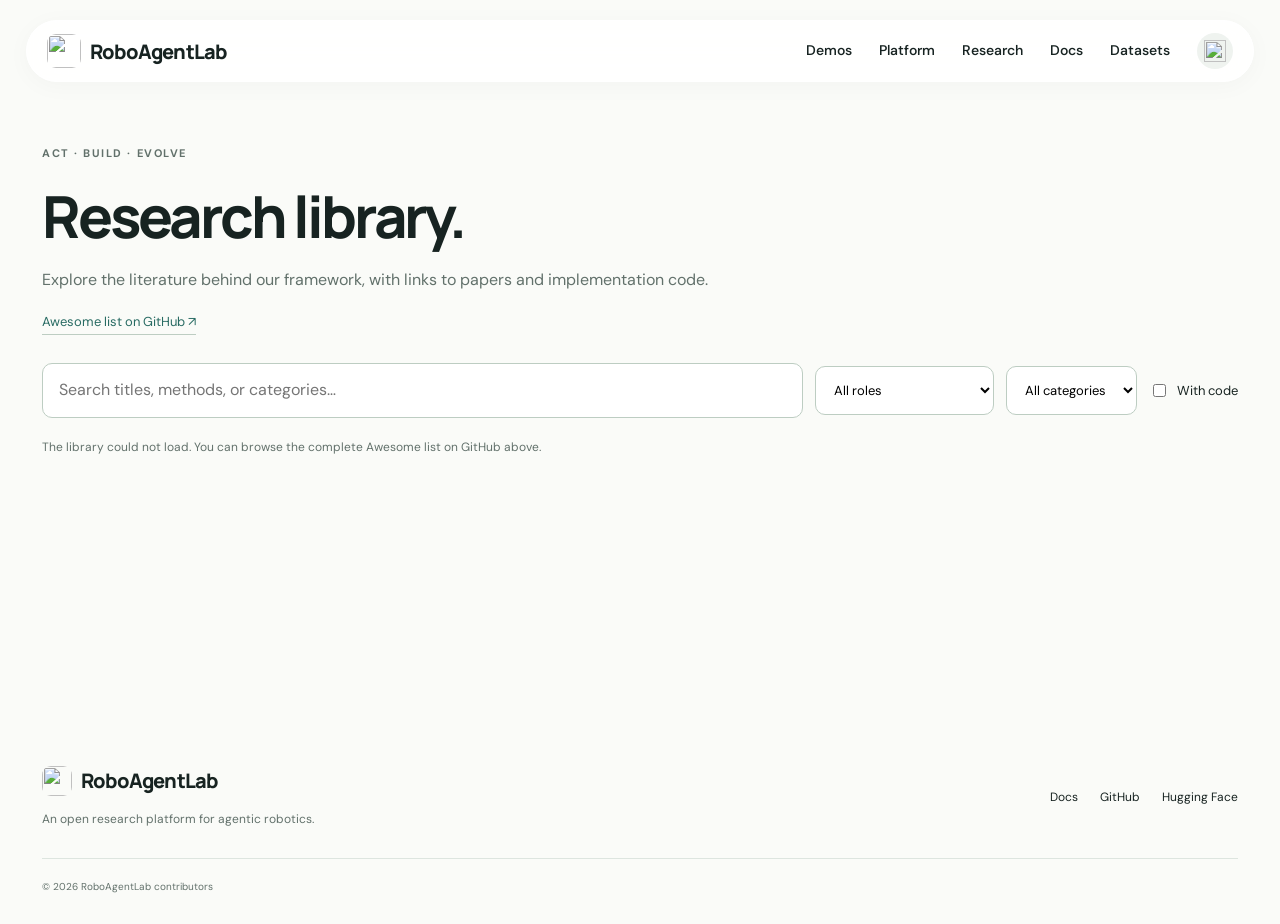
==== web/library.html @ d962e549 "Remove supporting resources and unclassified research notes" ====
<!doctype html>
<html lang="en">
<head><meta charset="utf-8"><meta name="viewport" content="width=device-width,initial-scale=1"><title>Research library — RoboAgentLab</title><meta name="description" content="Browse agentic robotics research by policy, infrastructure, and self-evolution."><link rel="icon" href="assets/logo.png"><link rel="stylesheet" href="site.css"><script src="site.js" defer></script><script src="library.js?v=20261021-scope" defer></script></head>
<body>
<a class="skip-link" href="#main">Skip to content</a>
<header class="nav-wrap"><nav class="nav" aria-label="Main navigation"><a class="brand" href="./"><img src="assets/logo.png" alt="" width="34" height="34">RoboAgentLab</a><button class="nav-toggle" aria-label="Open navigation" aria-expanded="false">Menu</button><div class="nav-links"><a href="./#demos">Demos</a><a href="./#platform">Platform</a><a href="library.html" aria-current="page">Research</a><a href="docs/">Docs</a><a href="./#datasets">Datasets</a><a class="nav-github" href="https://github.com/RoboAgentLab/awesome-agentic-robotics" aria-label="Awesome list on GitHub"><img src="assets/github.svg" width="22" height="22" alt=""></a></div></nav></header>
<main class="page-main" id="main">
<p class="eyebrow">ACT · BUILD · EVOLVE</p><h1>Research library.</h1>
<p>Explore the literature behind our framework, with links to papers and implementation code.</p>
<a class="text-link" href="https://github.com/RoboAgentLab/awesome-agentic-robotics">Awesome list on GitHub ↗</a>
<div class="library-controls"><input id="paper-search" type="search" placeholder="Search titles, methods, or categories…" aria-label="Search research"><select id="role-filter" aria-label="Filter by agent role"><option value="all">All roles</option><option value="policy">Act — Policy</option><option value="infrastructure">Build — Infrastructure</option><option value="evolver">Evolve — Self-Evolver</option></select><select id="category-filter" aria-label="Filter by taxonomy category"><option value="">All categories</option></select><label><input type="checkbox" id="code-filter">With code</label></div>
<p class="result-count" id="result-count" aria-live="polite">Loading research…</p>
<p id="successor-note" hidden>Successor AI R&D includes non-robotics work that studies whether updated models take over later research decisions.</p>
<div class="paper-list" id="paper-list"></div><button class="load-more" id="load-more" hidden>Show more</button>
</main>
<footer><a class="brand" href="./"><img src="assets/logo.png" alt="" width="30" height="30">RoboAgentLab</a><p>An open research platform for agentic robotics.</p><div><a href="docs/">Docs</a><a href="https://github.com/RoboAgentLab">GitHub</a><a href="https://huggingface.co/RoboAgentLab">Hugging Face</a></div><small>© 2026 RoboAgentLab contributors</small></footer>
</body></html>
---- web/site.css ----
@import url('https://fonts.googleapis.com/css2?family=DM+Sans:wght@400;450;500;550;600;650;700&family=Manrope:wght@400;500;600;650;700;750;800&display=swap');
:root{--ink:#172321;--muted:#62716b;--line:#dde5df;--paper:#fafbf8;--green:#286b63;--pale:#edf2e9;--font:'DM Sans',ui-sans-serif,system-ui,sans-serif;--heading:'Manrope',ui-sans-serif,system-ui,sans-serif}
*{box-sizing:border-box}html{scroll-behavior:smooth;scroll-padding-top:100px}body{margin:0;background:var(--paper);color:var(--ink);font-family:var(--font);line-height:1.55}a{color:inherit;text-decoration:none}button,input,select{font:inherit}button,a{touch-action:manipulation}button{cursor:pointer}a:focus-visible,button:focus-visible,input:focus-visible,select:focus-visible{outline:3px solid #35a18c;outline-offset:4px}img{max-width:100%}button{color:inherit}h1,h2,h3,p{margin-top:0}h1,h2,h3{font-family:var(--heading);font-weight:750;letter-spacing:-.055em;line-height:1.1}h2{font-size:clamp(32px,4.1vw,56px);margin-bottom:0}h3{font-size:26px}p{color:var(--muted)}.skip-link{position:fixed;top:-80px;left:20px;z-index:1000;padding:12px;background:white}.skip-link:focus{top:10px}
.nav-wrap{position:absolute;inset:20px 26px auto;z-index:20}.nav{max-width:1440px;margin:auto;padding:12px 20px;display:flex;align-items:center;justify-content:space-between;gap:20px;background:#ffffffdf;border:1px solid #fff;border-radius:40px;backdrop-filter:blur(20px);box-shadow:0 4px 24px #17232108}.brand{display:flex;align-items:center;gap:9px;font-family:var(--heading);font-weight:800;letter-spacing:-.04em;font-size:20px;white-space:nowrap}.brand img{border-radius:9px}.nav-links{display:flex;align-items:center;gap:27px;font-size:14px;font-weight:550}.nav-links a:hover{color:var(--green)}.nav-github{display:flex;padding:7px;background:#eff3ef;border-radius:50%}.nav-toggle{display:none;border:0;background:none}
.hero{position:relative;min-height:740px;height:100svh;max-height:1100px;overflow:hidden;background:#e8eee8;isolation:isolate}.hero:after{content:"";position:absolute;inset:0;z-index:-1;background-image:linear-gradient(#17232103 1px,transparent 1px),linear-gradient(90deg,#17232103 1px,transparent 1px);background-size:34px 34px;pointer-events:none}.hero-wall{position:absolute;inset:-90px -170px -130px 39%;display:grid;grid-template-columns:repeat(3,1fr);gap:20px;transform:rotate(-11deg);z-index:-3}.wall-col{display:flex;flex-direction:column;gap:20px;min-width:0}.wall-col:nth-child(2){transform:translateY(90px)}.wall-col:nth-child(3){transform:translateY(-55px)}.wall-col img,.wall-col video{height:275px;width:100%;object-fit:cover;border-radius:20px;background:#d5dfd8;box-shadow:0 5px 15px #14251c15}.hero-shade{position:absolute;inset:0;z-index:-2;background:linear-gradient(90deg,#f2f5ef 0%,#f2f5eff5 25%,#f2f5efcf 43%,#f2f5ef66 65%,#f2f5ef0d 100%),linear-gradient(0deg,#e8eee8 0%,transparent 14%)}.hero-content{max-width:1440px;margin:auto;padding:150px 60px 100px}.eyebrow{font-size:11px;letter-spacing:.14em;font-weight:700;color:var(--muted);display:flex;align-items:center;gap:10px;margin-bottom:22px}.eyebrow a{font-size:10px;letter-spacing:0;padding:2px 8px;background:#ffffff8c;border:1px solid #cbd8d0;border-radius:20px}.status-dot{width:6px;height:6px;border-radius:100%;background:#44856b;box-shadow:0 0 0 4px #44856b12}.hero h1{font-size:clamp(66px,6.7vw,100px);line-height:1.01;letter-spacing:-.075em;max-width:740px;margin-bottom:24px}.hero h1 em{font-style:normal;color:var(--green)}.hero-description{font-size:19px;line-height:1.6;color:#4a5a53;margin-bottom:28px}.hero-actions{display:flex;gap:9px;flex-wrap:wrap;max-width:750px}.button{display:inline-flex;align-items:center;justify-content:center;gap:10px;padding:13px 19px;border:1px solid #bac8bf;border-radius:30px;font-size:13px;font-weight:600;transition:background .2s,transform .2s;white-space:nowrap}.button:hover{transform:translateY(-2px)}.primary{background:var(--ink);color:white;border-color:var(--ink)}.primary:hover{background:var(--green)}.secondary{background:#ffffffa8}.secondary:hover{background:white}.tiny-label{font-size:10px;letter-spacing:.14em;font-weight:700;color:var(--muted)}
.section{max-width:1320px;margin:auto;padding:105px 42px}.section-top{display:flex;justify-content:space-between;align-items:flex-end;gap:50px;margin-bottom:38px}.section-top .eyebrow{margin-bottom:17px}.section-intro{max-width:390px;font-size:16px;line-height:1.75;margin-bottom:4px}.filter-row{display:flex;gap:8px;flex-wrap:wrap;margin-bottom:23px}.filter-row button{border:1px solid var(--line);background:transparent;border-radius:25px;padding:8px 16px;font-size:12px}.filter-row button.active{background:var(--ink);border-color:var(--ink);color:white}.demo-grid{display:grid;grid-template-columns:repeat(3,1fr);gap:24px}.demo-card{display:block;text-align:left;border:0;padding:0;background:transparent;min-width:0}.demo-card[hidden]{display:none}.demo-image{position:relative;overflow:hidden;border-radius:14px;background:#e7ece6;aspect-ratio:16/10;outline:1px solid #162c1b0d}.demo-image img{width:100%;height:100%;object-fit:contain;transition:transform .4s}.demo-card:hover .demo-image img{transform:scale(1.025)}.play-icon{position:absolute;right:14px;bottom:14px;width:34px;height:34px;background:#ffffffe6;border-radius:100%;display:grid;place-items:center;font-size:12px;padding-left:2px}.demo-meta{padding:14px 2px 4px}.demo-meta span{font-size:10px;font-weight:650;letter-spacing:.1em;color:var(--muted)}.demo-meta h3{font-family:var(--font);font-weight:550;font-size:17px;line-height:1.4;letter-spacing:-.015em;margin:4px 0}.source-note{font-size:11px;margin:25px 0 0}.source-note a{text-decoration:underline;text-underline-offset:3px}.platform-section{background:#edf2e9;border-top:1px solid var(--line);border-bottom:1px solid var(--line)}.architecture{max-width:1030px;margin:50px auto 35px}.architecture-agent{width:300px;padding:23px 20px;text-align:center;border:1px solid #a7bdb1;border-radius:15px;margin:auto;background:#fbfdf8;box-shadow:0 8px 25px #203a2c05}.architecture-agent strong{display:block;font-family:var(--heading);font-size:27px;letter-spacing:-.035em;margin:5px 0}.architecture-agent>span:last-child{font-size:13px;color:var(--muted)}.architecture-arrow{display:flex;justify-content:center;gap:20px;align-items:center;padding:18px;color:var(--muted);font-size:11px}.architecture-arrow b{font-size:23px;color:var(--green)}.architecture-interface{display:flex;align-items:center;justify-content:space-between;border:1px solid #a7bdb1;padding:25px 30px;border-radius:12px;background:#dce8dc}.architecture-interface strong{display:block;font-size:20px;letter-spacing:-.025em}.interface-pills{display:flex;gap:8px}.interface-pills span{font-size:12px;border:1px solid #abc1b0;border-radius:20px;padding:8px 13px;background:#ffffff6b}.architecture-services{display:grid;grid-template-columns:repeat(4,1fr);gap:14px;margin-top:24px}.architecture-services div{border:1px solid #c4d2c7;border-radius:10px;background:#f8fbf5;padding:23px 15px;text-align:center;position:relative}.architecture-services div:before{content:"";height:25px;position:absolute;top:-25px;left:50%;border-left:1px solid #a7bdb1}.architecture-services b{display:block;font-size:15px}.architecture-services span{font-size:12px;color:var(--muted)}.platform-links{display:flex;justify-content:center;gap:40px;font-size:13px}.platform-links a{border-bottom:1px solid #a7bdb1;padding-bottom:4px}.platform-links span{margin-left:10px}.text-link{font-size:13px;color:var(--green);white-space:nowrap;border-bottom:1px solid #bdcdc2;padding-bottom:4px}.roles{display:grid;grid-template-columns:repeat(3,1fr);border-top:1px solid var(--line);border-bottom:1px solid var(--line)}.role{padding:35px 30px 26px;display:flex;flex-direction:column;border-right:1px solid var(--line);transition:background .2s}.role:first-child{padding-left:0}.role:last-child{border-right:0}.role:hover{background:#edf2e977}.role-num{font-size:11px;letter-spacing:.1em;color:var(--green);font-weight:600;margin-bottom:28px}.role h3{font-size:32px;line-height:1.15;margin-bottom:20px}.role p{font-size:15px;max-width:300px}.role-bottom{margin-top:auto;padding-top:28px;font-size:11px;color:var(--muted);display:flex;justify-content:space-between}.role-bottom b{font-size:16px}.paper-strip{margin-top:50px;padding:32px;background:#f0f3ee;border-radius:12px;display:flex;justify-content:space-between;align-items:center;gap:35px}.paper-strip h3{font-size:21px;line-height:1.45;letter-spacing:-.03em;margin:10px 0 0}.paper-strip a{font-size:12px;white-space:nowrap;color:var(--green)}.data-section{padding-top:20px}.data-grid{display:grid;grid-template-columns:1fr 1fr;gap:24px}.data-card{padding:35px;background:#eff3ef;border:1px solid var(--line);border-radius:14px}.data-card:nth-child(2){background:#f3f0e9}.data-card h3{margin:24px 0 18px;font-size:27px}.data-card p{font-size:15px;max-width:460px}.data-card>span:last-child{display:block;font-size:12px;font-weight:600;margin-top:27px;color:var(--green)}.start-section{background:#dfe9dd;text-align:center;padding:85px 20px}.start-section .eyebrow{justify-content:center}.start-section h2{font-size:48px;margin-bottom:30px}footer{max-width:1320px;padding:45px 42px 30px;margin:auto;display:grid;grid-template-columns:1fr auto;gap:14px}footer p{font-size:12px;margin:0}footer>div{grid-column:2;grid-row:1/3;display:flex;align-items:center;gap:22px;font-size:12px}footer small{grid-column:1/-1;font-size:10px;color:var(--muted);border-top:1px solid var(--line);padding-top:20px;margin-top:15px}
dialog{border:1px solid #d4ded6;border-radius:18px;width:min(960px,94vw);padding:20px;background:var(--paper);box-shadow:0 30px 100px #0005}dialog::backdrop{background:#101b17b3;backdrop-filter:blur(5px)}.dialog-top{display:flex;justify-content:space-between;align-items:center;gap:20px;margin-bottom:16px}.dialog-top h2{font-size:20px;letter-spacing:-.02em}.dialog-top button{font-size:30px;line-height:1;background:transparent;border:0}dialog video{width:100%;max-height:70vh;background:#101815;border-radius:8px}dialog>a{display:block;text-align:right;font-size:12px;margin-top:10px;color:var(--green)}
.page-main{max-width:1280px;margin:auto;padding:145px 42px 70px;min-height:80vh}.page-main h1{font-size:58px;margin-bottom:20px}.library-controls{display:flex;flex-wrap:wrap;gap:12px;align-items:center;margin:30px 0 20px}.library-controls input[type=search]{flex:1;min-width:220px;padding:14px 16px;border:1px solid #bdcdc2;border-radius:10px;background:white}.library-controls select{max-width:100%;padding:14px;border:1px solid #bdcdc2;border-radius:10px;background:white;font-size:13px}.library-controls label{font-size:13px;display:flex;align-items:center;gap:8px}.result-count{font-size:12px;margin:15px 0 25px}.paper-list{display:grid;grid-template-columns:1fr 1fr;gap:14px}.paper-card{padding:23px;border:1px solid var(--line);border-radius:12px;background:white;display:flex;flex-direction:column}.paper-card h2{font-family:var(--font);font-size:17px;letter-spacing:-.015em;line-height:1.5;margin:8px 0 17px}.paper-card h2 a:hover{text-decoration:underline}.paper-card .paper-year{font-size:11px;color:var(--muted)}.paper-card .paper-tags{font-size:11px;color:var(--muted);margin-top:auto;line-height:1.7}.paper-card .paper-links{display:flex;align-items:center;gap:20px;font-size:12px;margin-top:14px;color:var(--green)}.paper-links a{display:flex;gap:5px;align-items:center}.load-more{margin:30px auto;display:block;border:1px solid #bdcdc2;padding:12px 25px;border-radius:25px;background:white}.empty-state{padding:50px;text-align:center;color:var(--muted);border:1px dashed var(--line);border-radius:12px}.credits-list{display:grid;gap:20px}.credits-list article{border-bottom:1px solid var(--line);padding:20px 0}.credits-list h2{font-size:22px;margin-bottom:12px}.credits-list p{font-size:14px}.credits-list a{color:var(--green);font-size:13px}
.hero-wall{inset:-120px -130px auto 28%;grid-template-columns:repeat(4,1fr);gap:14px;transform:rotate(-12deg);height:1800px}.wall-col{gap:14px;animation:wall-drift 85s ease-in-out infinite alternate;will-change:transform}.wall-col:nth-child(2){transform:none;animation-delay:-30s}.wall-col:nth-child(3){transform:none;animation-delay:-55s}.wall-col:nth-child(4){animation-delay:-15s}.wall-col video{height:auto;aspect-ratio:4/3;min-height:150px;flex-shrink:0;border-radius:13px;object-fit:contain;background:#e0e5df}.hero-shade{background:linear-gradient(90deg,#f2f5effa 0%,#f2f5eff0 22%,#f2f5efcc 40%,#f2f5ef33 67%,#f2f5ef08 100%),linear-gradient(0deg,#e8eee8 0%,transparent 12%)}.motion-toggle{position:absolute;bottom:30px;right:30px;border:1px solid #bac8bf;background:#ffffffe0;border-radius:20px;padding:8px 13px;font-size:11px;color:#344c40}.motion-paused .wall-col{animation-play-state:paused}.demo-image video{width:100%;height:100%;object-fit:contain;transition:transform .4s}.demo-card:hover .demo-image video{transform:scale(1.025)}.load-more[hidden]{display:none}.start-section{position:relative;isolation:isolate;overflow:hidden}.closing-wall{position:absolute;inset:-50px -40px;display:grid;grid-template-columns:repeat(3,1fr);gap:12px;transform:rotate(-7deg);z-index:-2}.closing-wall video{width:100%;height:220px;object-fit:cover;border-radius:14px}.start-section:before{content:"";position:absolute;inset:0;background:#e5eee0cf;z-index:-1}.start-content{position:relative}@keyframes wall-drift{from{translate:0 0}to{translate:0 -610px}}
@media(min-width:1600px){.hero-content{padding-top:175px}.hero h1{font-size:105px}}
@media(max-width:1000px){.nav-links{gap:18px}.hero-content{padding-left:40px}.hero-wall{left:35%;right:-340px;gap:14px}.hero-shade{background:linear-gradient(90deg,#f2f5efff 0%,#f2f5eff0 30%,#f2f5efb0 60%,#f2f5ef45 100%)}.hero-actions{max-width:550px}.hero{min-height:760px}.section{padding:80px 32px}.section-top{gap:25px}.section-intro{max-width:300px;font-size:14px}.demo-grid{gap:18px}.architecture-interface{gap:20px}.interface-pills{flex-direction:column}.role{padding-left:22px;padding-right:22px}.role h3{font-size:27px}.paper-strip{flex-direction:column;align-items:flex-start}footer{padding-left:32px;padding-right:32px}}
@media(max-width:720px){.nav-wrap{inset:12px 14px auto}.nav{padding:9px 14px;position:relative}.brand{font-size:18px}.nav-toggle{display:block;font-size:12px;padding:5px}.nav-links{display:none;position:absolute;top:65px;left:0;right:0;background:#fff;border:1px solid var(--line);border-radius:15px;padding:20px;flex-wrap:wrap;box-shadow:0 8px 20px #14251c10}.nav.open .nav-links{display:flex}.hero{height:auto;min-height:740px}.hero-content{padding:130px 24px 110px}.hero h1{font-size:66px;max-width:95%}.hero-wall{left:20%;right:-500px;opacity:.5}.hero-shade{background:linear-gradient(90deg,#f2f5eff2,#f2f5efad 70%,#f2f5ef75)}.hero .eyebrow{font-size:9px;letter-spacing:.1em}.hero-description{font-size:17px}.hero-actions{gap:8px;max-width:370px}.button{padding:11px 15px;font-size:12px}.hero-actions .primary{margin-right:100px}.section{padding:64px 24px}.section-top{display:block;margin-bottom:25px}.section-intro{margin-top:20px;max-width:100%}.section-top .text-link{display:inline-block;margin-top:25px}.demo-grid{grid-template-columns:1fr 1fr;gap:20px 12px}.demo-meta h3{font-size:14px}.demo-meta span{font-size:8px}.demo-image{border-radius:9px}.play-icon{width:27px;height:27px;right:9px;bottom:9px}.filter-row{gap:6px}.filter-row button{padding:7px 12px;font-size:11px}.architecture{margin-top:35px}.architecture-agent{max-width:90%}.architecture-arrow{gap:10px;text-align:center;padding:15px 0;font-size:9px}.architecture-interface{display:block;padding:22px}.architecture-interface strong{font-size:18px}.interface-pills{flex-direction:row;flex-wrap:wrap;margin-top:15px}.interface-pills span{font-size:10px}.architecture-services{grid-template-columns:1fr 1fr;gap:12px}.architecture-services div{padding:18px 10px}.architecture-services div:nth-child(n+3):before{display:none}.architecture-services b{font-size:13px}.architecture-services span{font-size:10px}.platform-links{gap:15px;flex-wrap:wrap;font-size:11px}.roles{grid-template-columns:1fr}.role,.role:first-child{padding:27px 0;border-right:0;border-bottom:1px solid var(--line)}.role:last-child{border-bottom:0}.role-num{margin-bottom:16px}.role h3{font-size:30px}.role p{max-width:100%}.role-bottom{padding-top:12px}.paper-strip{margin-top:30px;padding:24px}.paper-strip h3{font-size:18px}.paper-strip a{white-space:normal}.data-section{padding-top:0}.data-grid{grid-template-columns:1fr}.data-card{padding:27px}.data-card h3{font-size:24px}.start-section{padding:65px 24px}.start-section h2{font-size:36px}footer{display:flex;flex-direction:column;padding:35px 24px}footer>div{flex-wrap:wrap;gap:18px;margin:8px 0}.page-main{padding:120px 24px 50px}.page-main h1{font-size:42px}.paper-list{grid-template-columns:1fr}.library-controls select{width:100%}.library-controls input[type=search]{width:100%}.dialog-top h2{font-size:16px}}
@media(prefers-reduced-motion:reduce){html{scroll-behavior:auto}*,*:before,*:after{transition:none!important;animation:none!important}}
@media(max-width:720px){.hero-wall{left:5%;right:-250px;grid-template-columns:repeat(3,1fr);gap:10px;opacity:.65}.wall-col{gap:10px}.wall-col:nth-child(4){display:none}.wall-col video{min-height:140px}.motion-toggle{bottom:25px;right:18px;font-size:9px;padding:7px 10px}.closing-wall{grid-template-columns:repeat(2,1fr)}.closing-wall video{height:170px}}

.library-resources{margin-top:45px;padding-top:25px;border-top:1px solid var(--line)}
.library-resources>h2{font-size:28px;letter-spacing:-.035em}
.library-resources .paper-card p{font-size:14px;color:var(--muted);line-height:1.7}
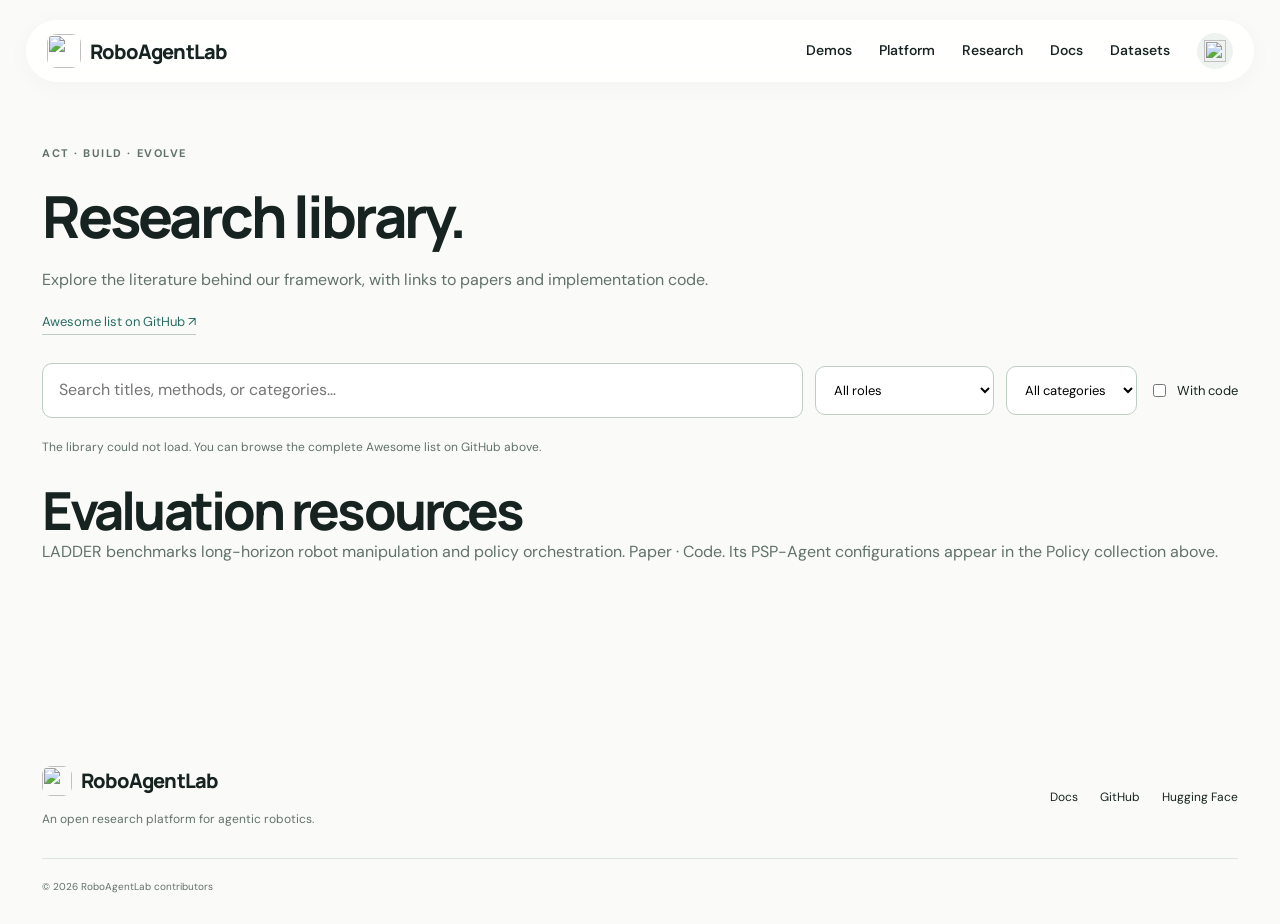
==== commit 40d8ebf3: "Add PSP-Agent configurations and LADDER resource links" ====
--- a/web/library.html
+++ b/web/library.html
@@ -1,6 +1,6 @@
 <!doctype html>
 <html lang="en">
-<head><meta charset="utf-8"><meta name="viewport" content="width=device-width,initial-scale=1"><title>Research library — RoboAgentLab</title><meta name="description" content="Browse agentic robotics research by policy, infrastructure, and self-evolution."><link rel="icon" href="assets/logo.png"><link rel="stylesheet" href="site.css"><script src="site.js" defer></script><script src="library.js?v=20261021-scope" defer></script></head>
+<head><meta charset="utf-8"><meta name="viewport" content="width=device-width,initial-scale=1"><title>Research library — RoboAgentLab</title><meta name="description" content="Browse agentic robotics research by policy, infrastructure, and self-evolution."><link rel="icon" href="assets/logo.png"><link rel="stylesheet" href="site.css"><script src="site.js" defer></script><script src="library.js?v=20261025-alias" defer></script></head>
 <body>
 <a class="skip-link" href="#main">Skip to content</a>
 <header class="nav-wrap"><nav class="nav" aria-label="Main navigation"><a class="brand" href="./"><img src="assets/logo.png" alt="" width="34" height="34">RoboAgentLab</a><button class="nav-toggle" aria-label="Open navigation" aria-expanded="false">Menu</button><div class="nav-links"><a href="./#demos">Demos</a><a href="./#platform">Platform</a><a href="library.html" aria-current="page">Research</a><a href="docs/">Docs</a><a href="./#datasets">Datasets</a><a class="nav-github" href="https://github.com/RoboAgentLab/awesome-agentic-robotics" aria-label="Awesome list on GitHub"><img src="assets/github.svg" width="22" height="22" alt=""></a></div></nav></header>
@@ -12,6 +12,7 @@
 <p class="result-count" id="result-count" aria-live="polite">Loading research…</p>
 <p id="successor-note" hidden>Successor AI R&D includes non-robotics work that studies whether updated models take over later research decisions.</p>
 <div class="paper-list" id="paper-list"></div><button class="load-more" id="load-more" hidden>Show more</button>
+<section aria-labelledby="evaluation-resources"><h2 id="evaluation-resources">Evaluation resources</h2><p><a href="https://ladderrobotics.ai/">LADDER</a> benchmarks long-horizon robot manipulation and policy orchestration. <a href="https://arxiv.org/abs/2610.18053">Paper</a> · <a href="https://github.com/insait-institute/ladder">Code</a>. Its PSP-Agent configurations appear in the Policy collection above.</p></section>
 </main>
 <footer><a class="brand" href="./"><img src="assets/logo.png" alt="" width="30" height="30">RoboAgentLab</a><p>An open research platform for agentic robotics.</p><div><a href="docs/">Docs</a><a href="https://github.com/RoboAgentLab">GitHub</a><a href="https://huggingface.co/RoboAgentLab">Hugging Face</a></div><small>© 2026 RoboAgentLab contributors</small></footer>
 </body></html>
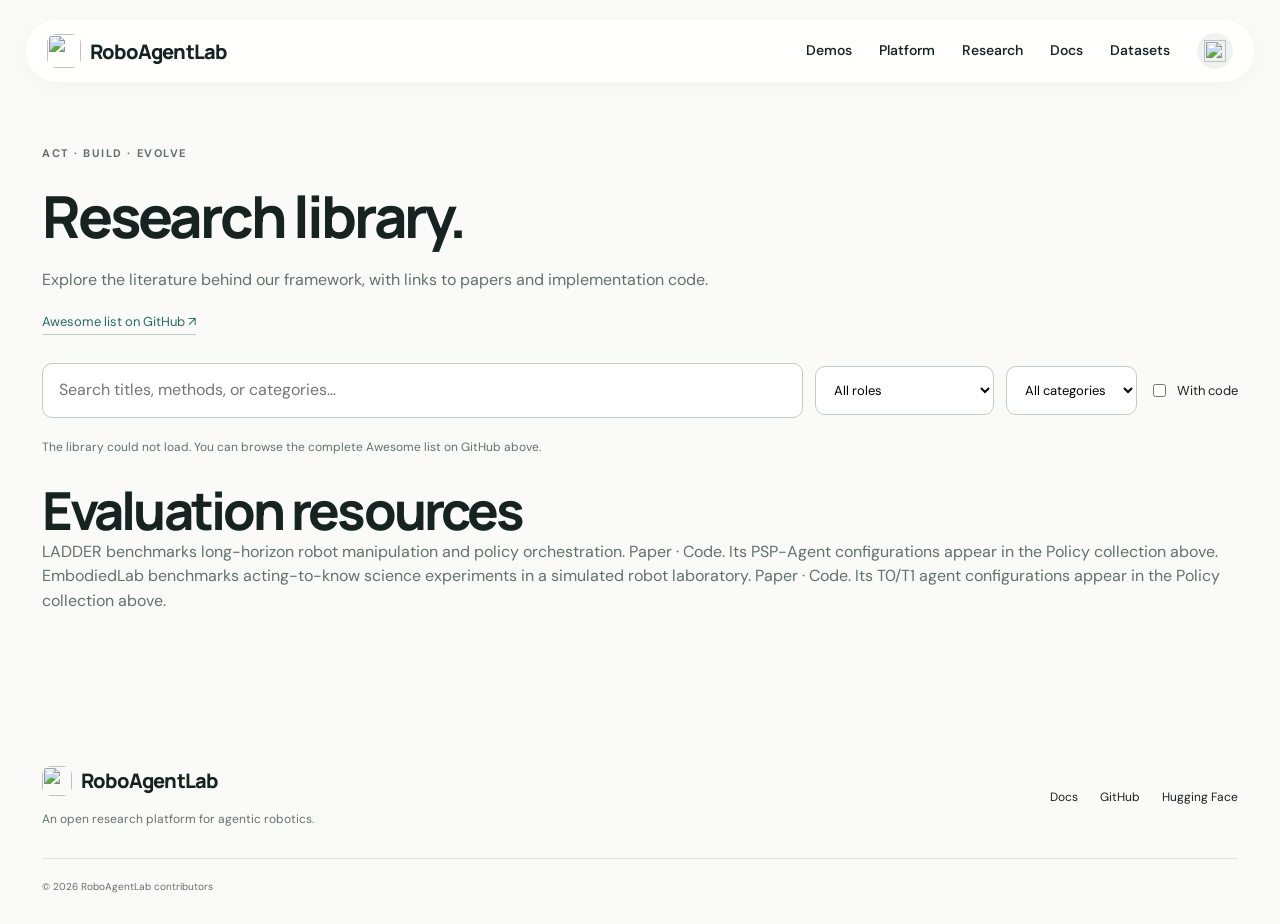
==== commit 6b3e8b91: "Add ME-Brain-RSI and EmbodiedLab records and evaluation resource Co-Authored-By: Claude Fable 5.1 <n" ====
--- a/web/library.html
+++ b/web/library.html
@@ -12,7 +12,7 @@
 <p class="result-count" id="result-count" aria-live="polite">Loading research…</p>
 <p id="successor-note" hidden>Successor AI R&D includes non-robotics work that studies whether updated models take over later research decisions.</p>
 <div class="paper-list" id="paper-list"></div><button class="load-more" id="load-more" hidden>Show more</button>
-<section aria-labelledby="evaluation-resources"><h2 id="evaluation-resources">Evaluation resources</h2><p><a href="https://ladderrobotics.ai/">LADDER</a> benchmarks long-horizon robot manipulation and policy orchestration. <a href="https://arxiv.org/abs/2610.18053">Paper</a> · <a href="https://github.com/insait-institute/ladder">Code</a>. Its PSP-Agent configurations appear in the Policy collection above.</p></section>
+<section aria-labelledby="evaluation-resources"><h2 id="evaluation-resources">Evaluation resources</h2><p><a href="https://ladderrobotics.ai/">LADDER</a> benchmarks long-horizon robot manipulation and policy orchestration. <a href="https://arxiv.org/abs/2610.18053">Paper</a> · <a href="https://github.com/insait-institute/ladder">Code</a>. Its PSP-Agent configurations appear in the Policy collection above. <a href="https://hexafuture.ai/benchmarks/embodiedlab/">EmbodiedLab</a> benchmarks acting-to-know science experiments in a simulated robot laboratory. <a href="https://arxiv.org/abs/2610.35385">Paper</a> · <a href="https://github.com/HexaFuture/EmbodiedLab">Code</a>. Its T0/T1 agent configurations appear in the Policy collection above.</p></section>
 </main>
 <footer><a class="brand" href="./"><img src="assets/logo.png" alt="" width="30" height="30">RoboAgentLab</a><p>An open research platform for agentic robotics.</p><div><a href="docs/">Docs</a><a href="https://github.com/RoboAgentLab">GitHub</a><a href="https://huggingface.co/RoboAgentLab">Hugging Face</a></div><small>© 2026 RoboAgentLab contributors</small></footer>
 </body></html>
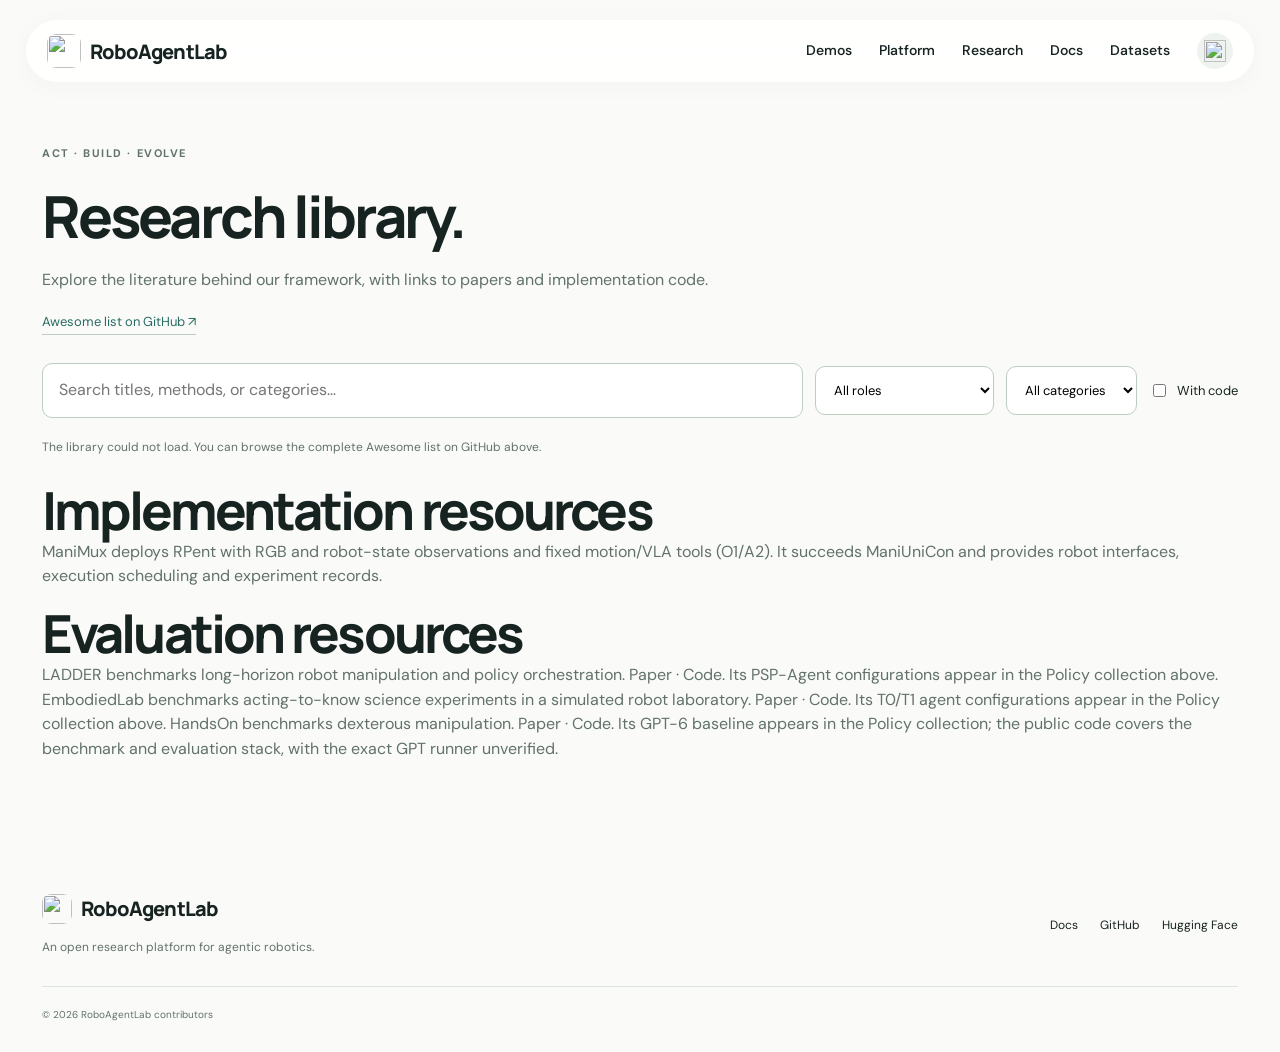
==== commit 7d35dec4: "Add HandsOn baseline and RPent ManiMux resources" ====
--- a/web/library.html
+++ b/web/library.html
@@ -12,7 +12,8 @@
 <p class="result-count" id="result-count" aria-live="polite">Loading research…</p>
 <p id="successor-note" hidden>Successor AI R&D includes non-robotics work that studies whether updated models take over later research decisions.</p>
 <div class="paper-list" id="paper-list"></div><button class="load-more" id="load-more" hidden>Show more</button>
-<section aria-labelledby="evaluation-resources"><h2 id="evaluation-resources">Evaluation resources</h2><p><a href="https://ladderrobotics.ai/">LADDER</a> benchmarks long-horizon robot manipulation and policy orchestration. <a href="https://arxiv.org/abs/2610.18053">Paper</a> · <a href="https://github.com/insait-institute/ladder">Code</a>. Its PSP-Agent configurations appear in the Policy collection above. <a href="https://hexafuture.ai/benchmarks/embodiedlab/">EmbodiedLab</a> benchmarks acting-to-know science experiments in a simulated robot laboratory. <a href="https://arxiv.org/abs/2610.35385">Paper</a> · <a href="https://github.com/HexaFuture/EmbodiedLab">Code</a>. Its T0/T1 agent configurations appear in the Policy collection above.</p></section>
+<section aria-labelledby="implementation-resources"><h2 id="implementation-resources">Implementation resources</h2><p><a href="https://github.com/SII-LiuLab/manimux">ManiMux</a> deploys RPent with RGB and robot-state observations and fixed motion/VLA tools (O1/A2). It succeeds <a href="https://github.com/Universal-Control/ManiUniCon">ManiUniCon</a> and provides robot interfaces, execution scheduling and experiment records.</p></section>
+<section aria-labelledby="evaluation-resources"><h2 id="evaluation-resources">Evaluation resources</h2><p><a href="https://ladderrobotics.ai/">LADDER</a> benchmarks long-horizon robot manipulation and policy orchestration. <a href="https://arxiv.org/abs/2610.18053">Paper</a> · <a href="https://github.com/insait-institute/ladder">Code</a>. Its PSP-Agent configurations appear in the Policy collection above. <a href="https://hexafuture.ai/benchmarks/embodiedlab/">EmbodiedLab</a> benchmarks acting-to-know science experiments in a simulated robot laboratory. <a href="https://arxiv.org/abs/2610.35385">Paper</a> · <a href="https://github.com/HexaFuture/EmbodiedLab">Code</a>. Its T0/T1 agent configurations appear in the Policy collection above. <a href="https://llltttwww.github.io/HandsOn-website/">HandsOn</a> benchmarks dexterous manipulation. <a href="https://arxiv.org/abs/2610.26765">Paper</a> · <a href="https://github.com/TsinghuaC3I/HandsOn">Code</a>. Its GPT-6 baseline appears in the Policy collection; the public code covers the benchmark and evaluation stack, with the exact GPT runner unverified.</p></section>
 </main>
 <footer><a class="brand" href="./"><img src="assets/logo.png" alt="" width="30" height="30">RoboAgentLab</a><p>An open research platform for agentic robotics.</p><div><a href="docs/">Docs</a><a href="https://github.com/RoboAgentLab">GitHub</a><a href="https://huggingface.co/RoboAgentLab">Hugging Face</a></div><small>© 2026 RoboAgentLab contributors</small></footer>
 </body></html>
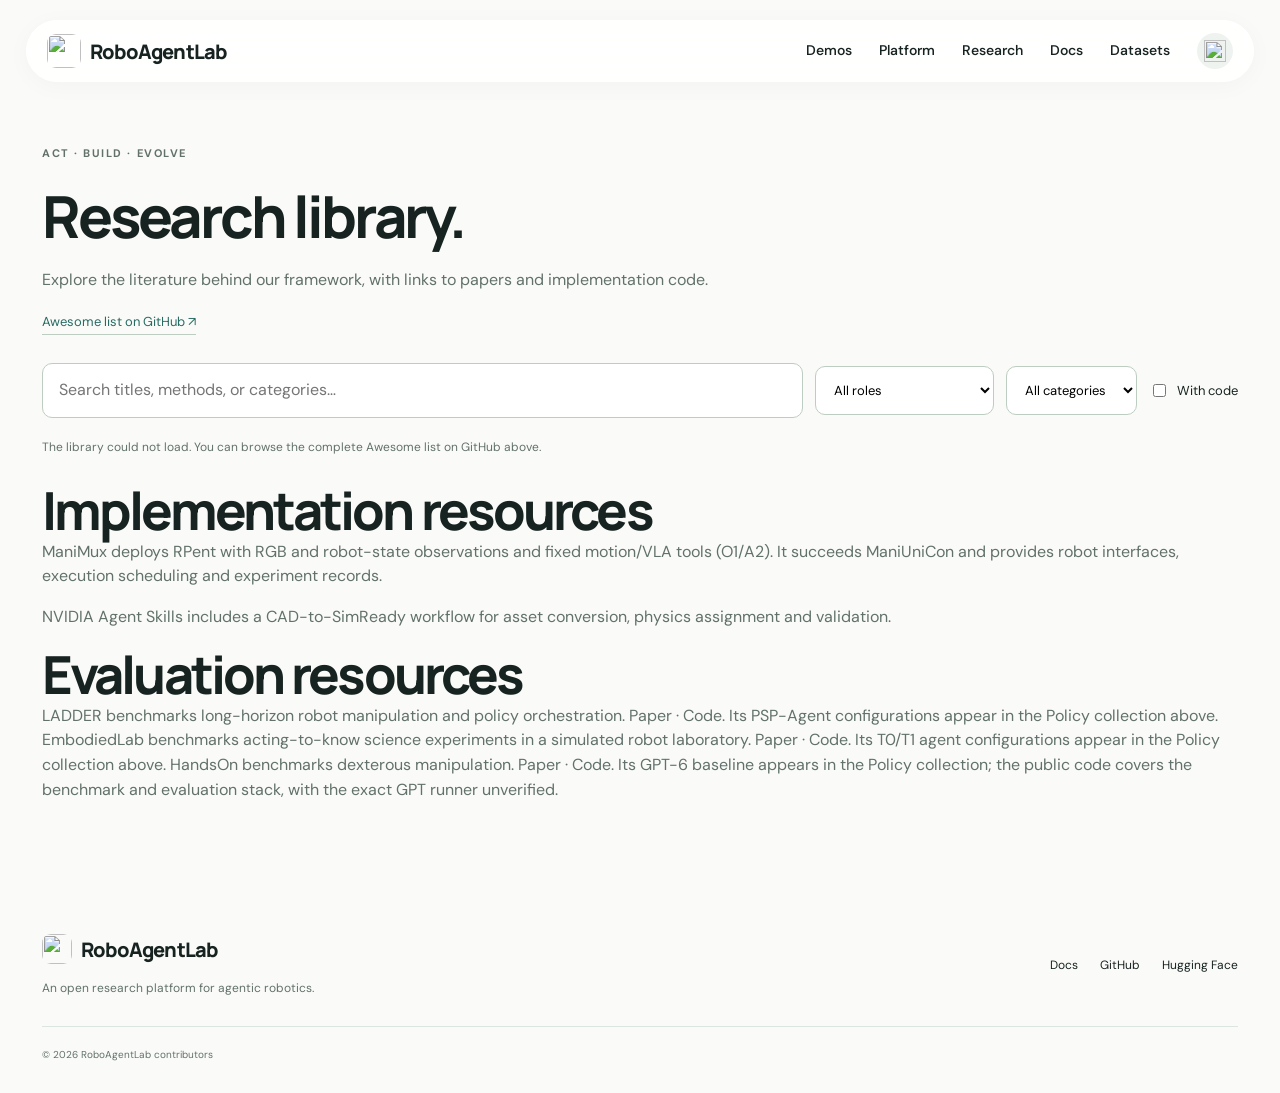
==== commit 0f499401: "Index three robot agent studies and the NVIDIA skills resource" ====
--- a/web/library.html
+++ b/web/library.html
@@ -12,7 +12,7 @@
 <p class="result-count" id="result-count" aria-live="polite">Loading research…</p>
 <p id="successor-note" hidden>Successor AI R&D includes non-robotics work that studies whether updated models take over later research decisions.</p>
 <div class="paper-list" id="paper-list"></div><button class="load-more" id="load-more" hidden>Show more</button>
-<section aria-labelledby="implementation-resources"><h2 id="implementation-resources">Implementation resources</h2><p><a href="https://github.com/SII-LiuLab/manimux">ManiMux</a> deploys RPent with RGB and robot-state observations and fixed motion/VLA tools (O1/A2). It succeeds <a href="https://github.com/Universal-Control/ManiUniCon">ManiUniCon</a> and provides robot interfaces, execution scheduling and experiment records.</p></section>
+<section aria-labelledby="implementation-resources"><h2 id="implementation-resources">Implementation resources</h2><p><a href="https://github.com/SII-LiuLab/manimux">ManiMux</a> deploys RPent with RGB and robot-state observations and fixed motion/VLA tools (O1/A2). It succeeds <a href="https://github.com/Universal-Control/ManiUniCon">ManiUniCon</a> and provides robot interfaces, execution scheduling and experiment records.</p><p><a href="https://github.com/NVIDIA/skills">NVIDIA Agent Skills</a> includes a CAD-to-SimReady workflow for asset conversion, physics assignment and validation.</p></section>
 <section aria-labelledby="evaluation-resources"><h2 id="evaluation-resources">Evaluation resources</h2><p><a href="https://ladderrobotics.ai/">LADDER</a> benchmarks long-horizon robot manipulation and policy orchestration. <a href="https://arxiv.org/abs/2610.18053">Paper</a> · <a href="https://github.com/insait-institute/ladder">Code</a>. Its PSP-Agent configurations appear in the Policy collection above. <a href="https://hexafuture.ai/benchmarks/embodiedlab/">EmbodiedLab</a> benchmarks acting-to-know science experiments in a simulated robot laboratory. <a href="https://arxiv.org/abs/2610.35385">Paper</a> · <a href="https://github.com/HexaFuture/EmbodiedLab">Code</a>. Its T0/T1 agent configurations appear in the Policy collection above. <a href="https://llltttwww.github.io/HandsOn-website/">HandsOn</a> benchmarks dexterous manipulation. <a href="https://arxiv.org/abs/2610.26765">Paper</a> · <a href="https://github.com/TsinghuaC3I/HandsOn">Code</a>. Its GPT-6 baseline appears in the Policy collection; the public code covers the benchmark and evaluation stack, with the exact GPT runner unverified.</p></section>
 </main>
 <footer><a class="brand" href="./"><img src="assets/logo.png" alt="" width="30" height="30">RoboAgentLab</a><p>An open research platform for agentic robotics.</p><div><a href="docs/">Docs</a><a href="https://github.com/RoboAgentLab">GitHub</a><a href="https://huggingface.co/RoboAgentLab">Hugging Face</a></div><small>© 2026 RoboAgentLab contributors</small></footer>
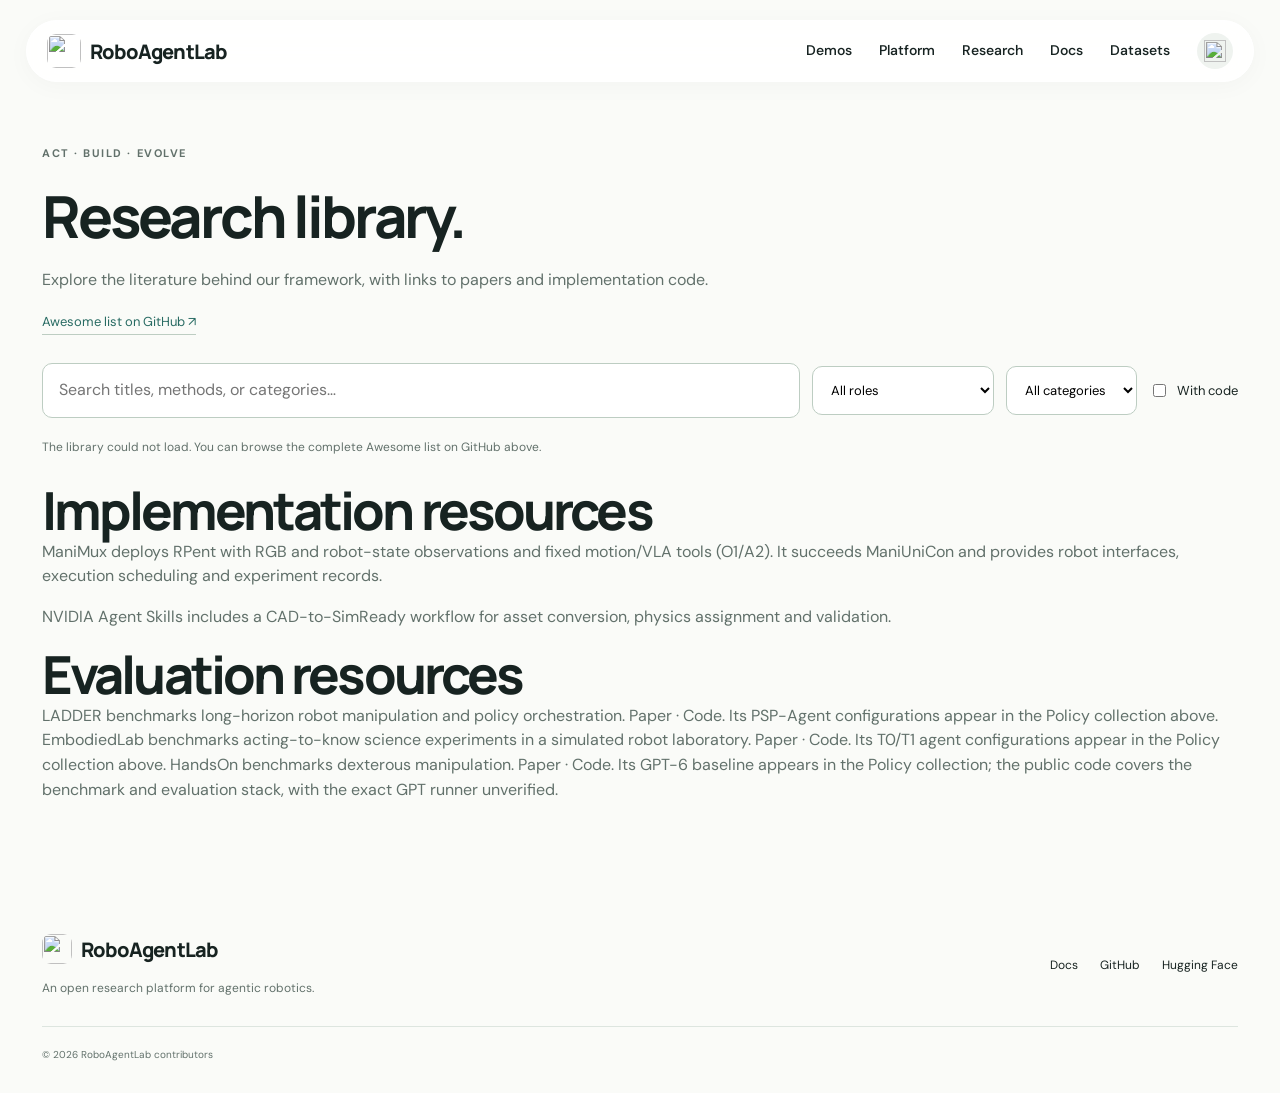
==== commit 3ea9e6c8: "Align research library and taxonomy with verified agent roles" ====
--- a/web/library.html
+++ b/web/library.html
@@ -8,7 +8,7 @@
 <p class="eyebrow">ACT · BUILD · EVOLVE</p><h1>Research library.</h1>
 <p>Explore the literature behind our framework, with links to papers and implementation code.</p>
 <a class="text-link" href="https://github.com/RoboAgentLab/awesome-agentic-robotics">Awesome list on GitHub ↗</a>
-<div class="library-controls"><input id="paper-search" type="search" placeholder="Search titles, methods, or categories…" aria-label="Search research"><select id="role-filter" aria-label="Filter by agent role"><option value="all">All roles</option><option value="policy">Act — Policy</option><option value="infrastructure">Build — Infrastructure</option><option value="evolver">Evolve — Self-Evolver</option></select><select id="category-filter" aria-label="Filter by taxonomy category"><option value="">All categories</option></select><label><input type="checkbox" id="code-filter">With code</label></div>
+<div class="library-controls"><input id="paper-search" type="search" placeholder="Search titles, methods, or categories…" aria-label="Search research"><select id="role-filter" aria-label="Filter by agent role"><option value="all">All roles</option><option value="policy">Act — Policy</option><option value="infrastructure">Build — Infrastructure</option><option value="evolver">Evolve — Self-Evolver</option><option value="supporting">Supporting references</option></select><select id="category-filter" aria-label="Filter by taxonomy category"><option value="">All categories</option></select><label><input type="checkbox" id="code-filter">With code</label></div>
 <p class="result-count" id="result-count" aria-live="polite">Loading research…</p>
 <p id="successor-note" hidden>Successor AI R&D includes non-robotics work that studies whether updated models take over later research decisions.</p>
 <div class="paper-list" id="paper-list"></div><button class="load-more" id="load-more" hidden>Show more</button>
